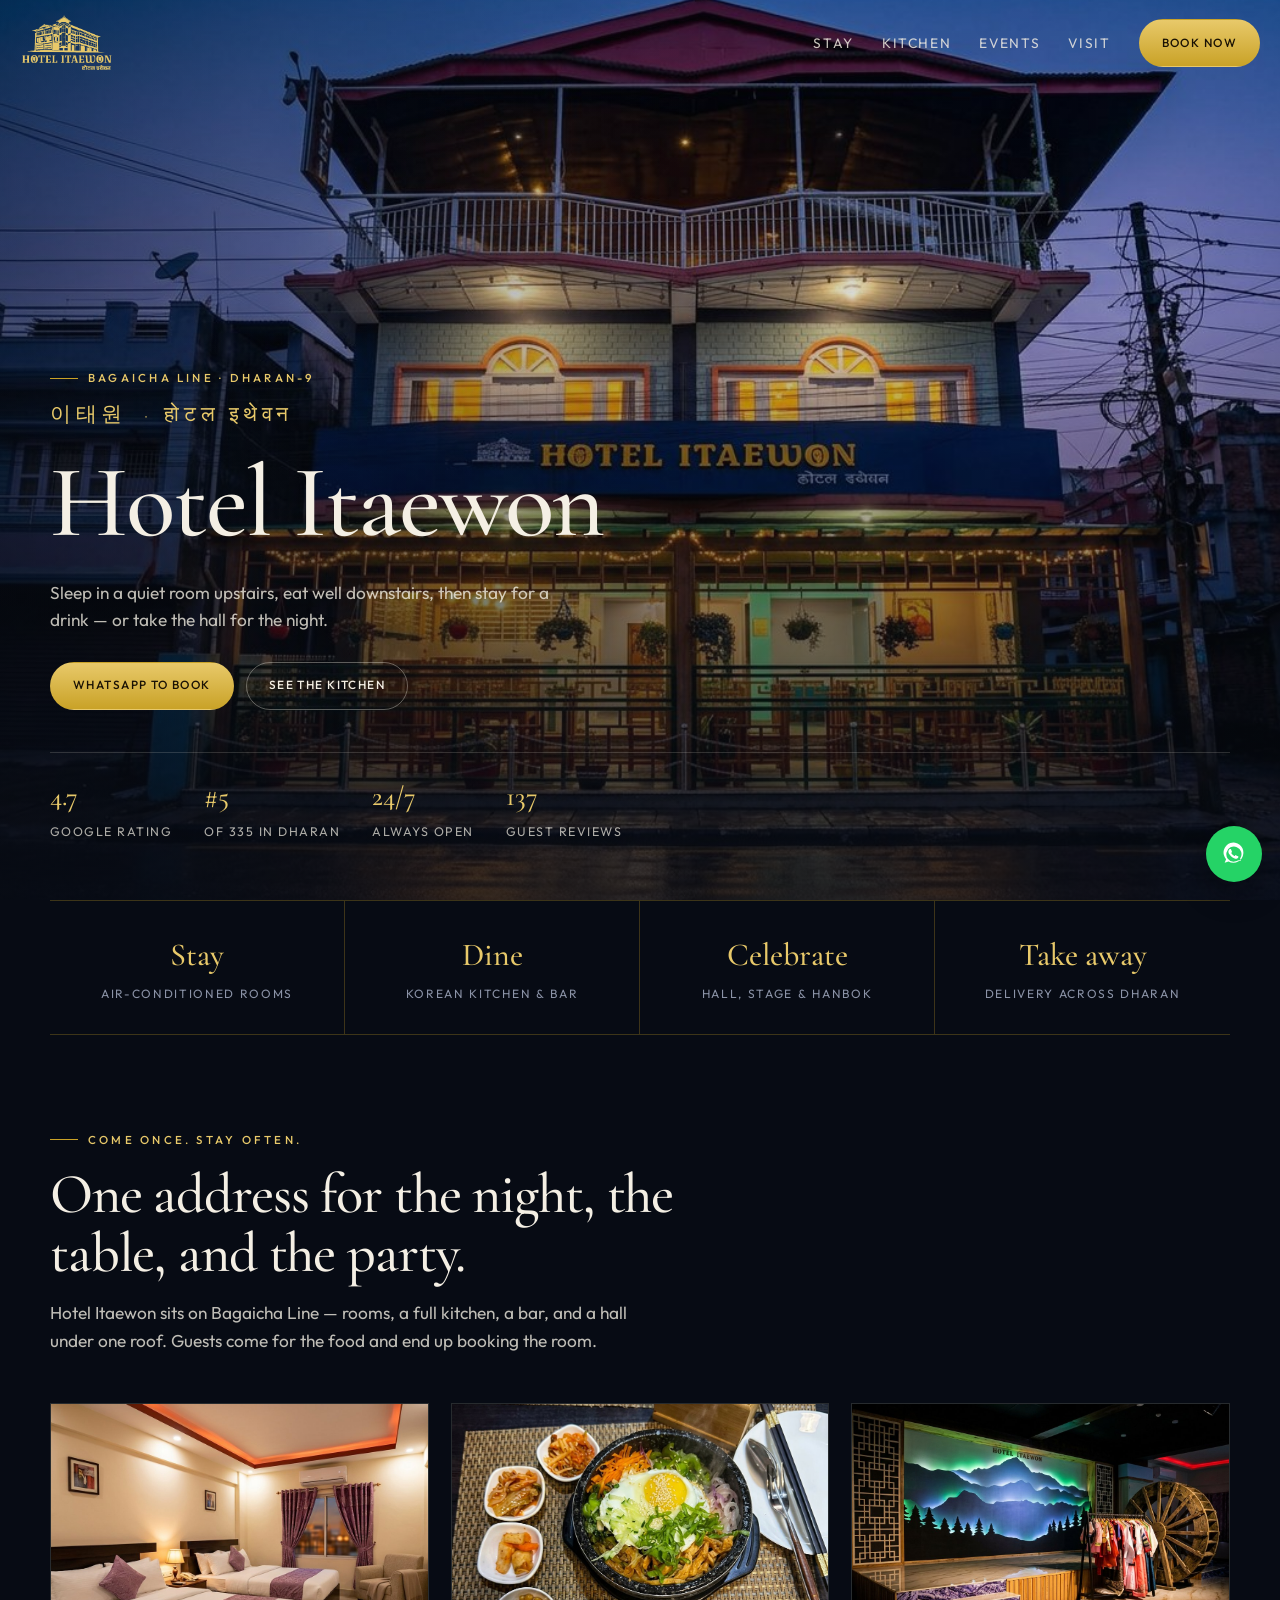
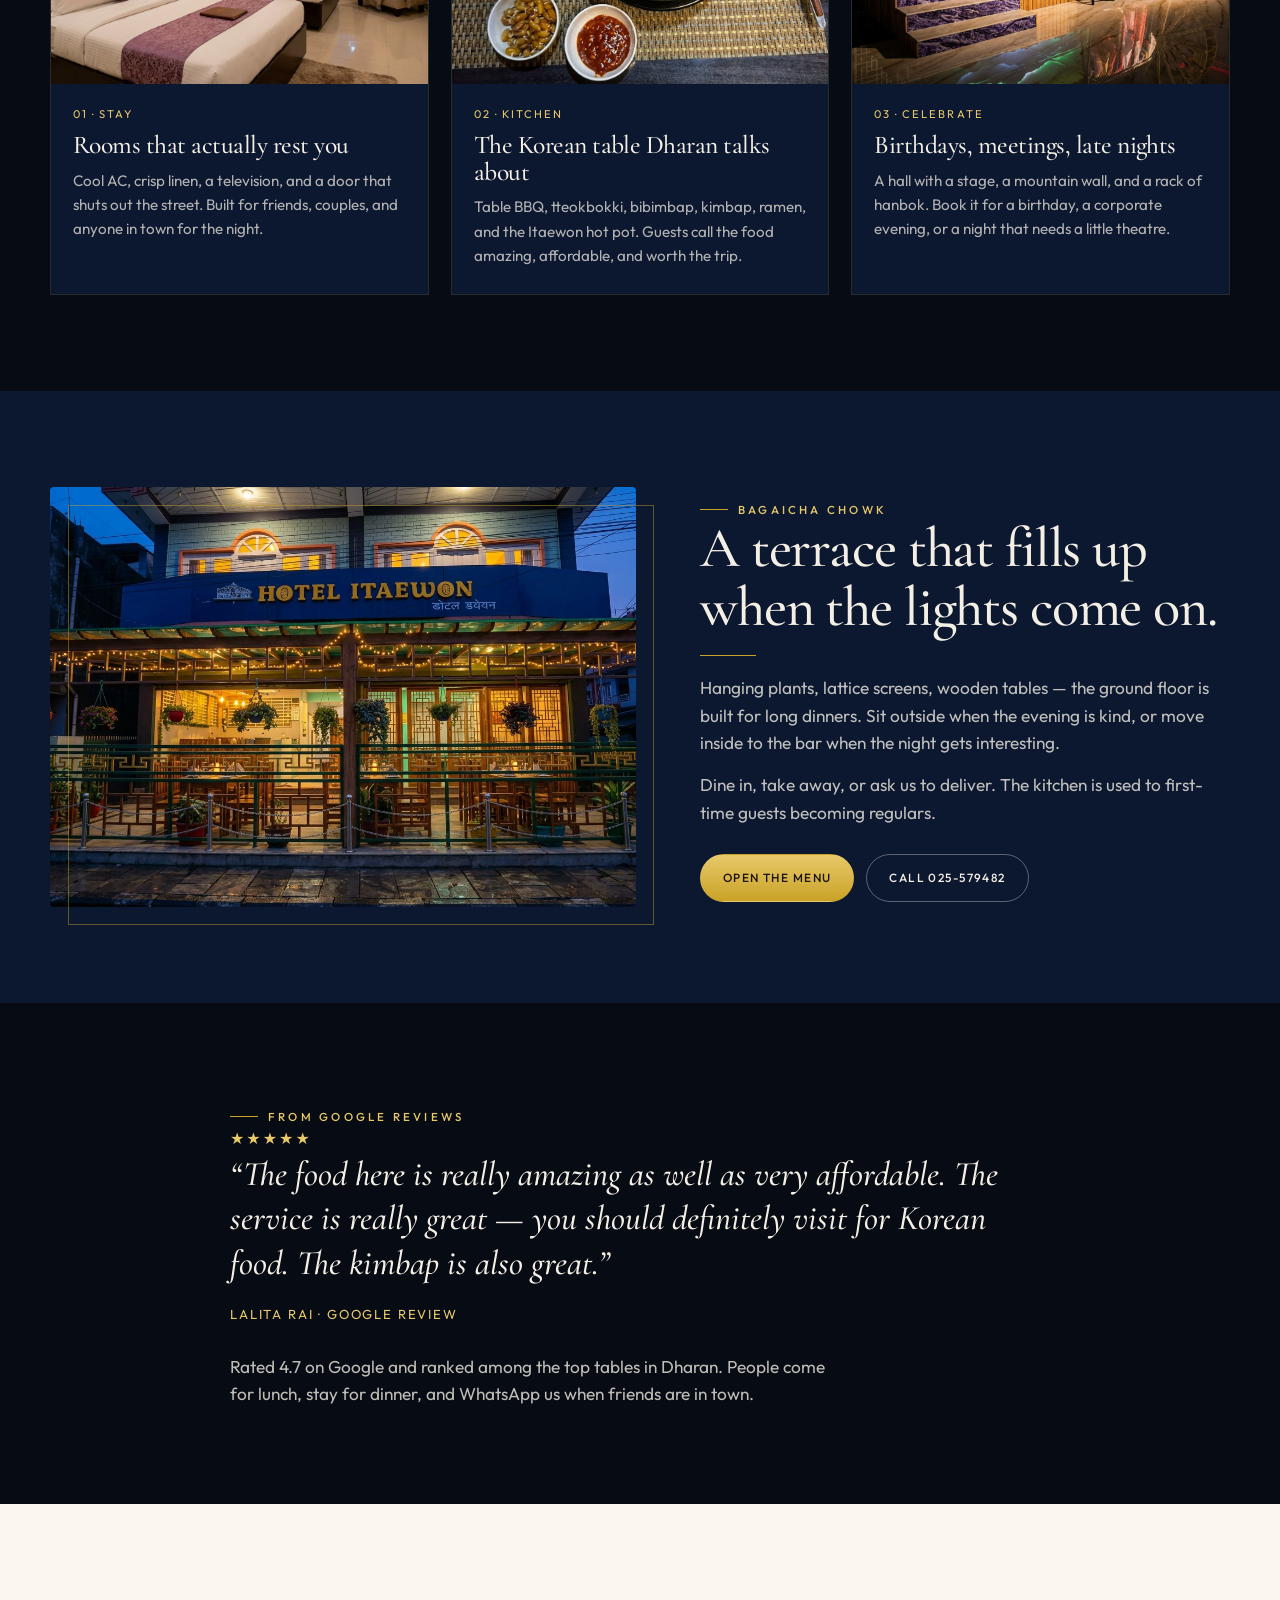
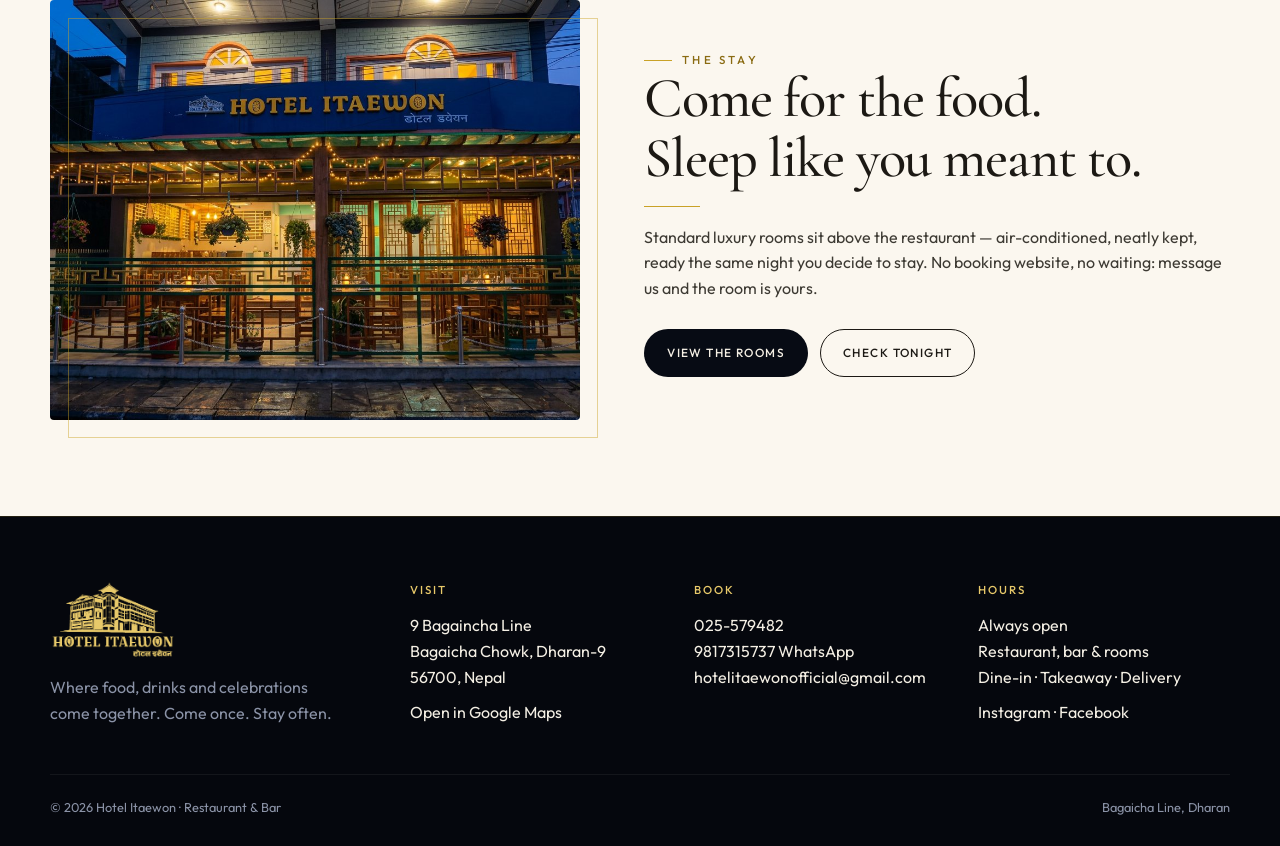
==== index.html @ 1911caa8 "Add files via upload" ====
<!DOCTYPE html>
<html lang="en">
<head>
  <meta charset="UTF-8" />
  <meta name="viewport" content="width=device-width, initial-scale=1" />
  <title>Hotel Itaewon · Restaurant & Bar · Dharan</title>
  <meta name="description" content="Sleep, eat, and celebrate at Hotel Itaewon in Bagaicha Line, Dharan-9. Korean kitchen, comfortable rooms, bar, and a hall for birthdays and events. 4.7 on Google." />
  <link rel="icon" href="images/favicon.png" type="image/png" />
  <link rel="preconnect" href="https://fonts.googleapis.com" />
  <link rel="preconnect" href="https://fonts.gstatic.com" crossorigin />
  <link href="https://fonts.googleapis.com/css2?family=Cormorant+Garamond:ital,wght@0,500;0,600;1,500&family=Outfit:wght@300;400;500;600&display=swap" rel="stylesheet" />
  <link rel="stylesheet" href="css/styles.css" />
</head>
<body>
  <a class="skip" href="#main">Skip to content</a>
  <header class="site-header" id="header">
    <div class="wrap">
      <a class="logo" href="index.html" aria-label="Hotel Itaewon">
        <img src="images/logo-light.png" alt="Hotel Itaewon — होटल इथेवन" />
      </a>
      <button class="nav-toggle" aria-label="Open menu" aria-expanded="false"><span></span></button>
      <nav class="nav">
        <a href="stay.html">Stay</a>
        <a href="dine.html">Kitchen</a>
        <a href="events.html">Events</a>
        <a href="contact.html">Visit</a>
        <a class="btn btn-gold" href="contact.html#book">Book now</a>
      </nav>
    </div>
  </header>

  <main id="main">
    <section class="hero">
      <div class="hero-media">
        <img src="images/hero-night.jpg" alt="Hotel Itaewon glowing at dusk on Bagaicha Line, Dharan" />
      </div>
      <div class="wrap hero-content">
        <p class="kicker">Bagaicha Line · Dharan-9</p>
        <p class="hangul">이태원 <span>·</span> होटल इथेवन</p>
        <h1 class="display">Hotel Itaewon</h1>
        <p class="lede">Sleep in a quiet room upstairs, eat well downstairs, then stay for a drink — or take the hall for the night.</p>
        <div class="btn-row">
          <a class="btn btn-gold" href="https://wa.me/9779817315737" target="_blank" rel="noopener">WhatsApp to book</a>
          <a class="btn btn-ghost" href="dine.html">See the kitchen</a>
        </div>
        <div class="hero-meta">
          <div><b>4.7</b><span>Google rating</span></div>
          <div><b>#5</b><span>of 335 in Dharan</span></div>
          <div><b>24/7</b><span>Always open</span></div>
          <div><b>137</b><span>guest reviews</span></div>
        </div>
      </div>
    </section>

    <div class="stat-row wrap" style="width: min(1180px, 100%);">
      <div class="stat"><b>Stay</b><span>Air-conditioned rooms</span></div>
      <div class="stat"><b>Dine</b><span>Korean kitchen &amp; bar</span></div>
      <div class="stat"><b>Celebrate</b><span>Hall, stage &amp; hanbok</span></div>
      <div class="stat"><b>Take away</b><span>Delivery across Dharan</span></div>
    </div>

    <section>
      <div class="wrap">
        <div class="section-head">
          <p class="kicker">Come once. Stay often.</p>
          <h2>One address for the night, the table, and the party.</h2>
          <p class="lede">Hotel Itaewon sits on Bagaicha Line — rooms, a full kitchen, a bar, and a hall under one roof. Guests come for the food and end up booking the room.</p>
        </div>
        <div class="grid-3 pillars">
          <a class="card reveal" href="stay.html">
            <img src="images/room-deluxe.jpg" alt="Deluxe twin room with purple accents and warm lighting" />
            <div class="card-body">
              <p class="tag">01 · Stay</p>
              <h3>Rooms that actually rest you</h3>
              <p>Cool AC, crisp linen, a television, and a door that shuts out the street. Built for friends, couples, and anyone in town for the night.</p>
            </div>
          </a>
          <a class="card reveal" href="dine.html">
            <img src="images/bibimbap.jpg" alt="Stone-bowl bibimbap with banchan at Hotel Itaewon" />
            <div class="card-body">
              <p class="tag">02 · Kitchen</p>
              <h3>The Korean table Dharan talks about</h3>
              <p>Table BBQ, tteokbokki, bibimbap, kimbap, ramen, and the Itaewon hot pot. Guests call the food amazing, affordable, and worth the trip.</p>
            </div>
          </a>
          <a class="card reveal" href="events.html">
            <img src="images/hall-stage.jpg" alt="Hotel Itaewon event stage with mountain mural and hanbok" />
            <div class="card-body">
              <p class="tag">03 · Celebrate</p>
              <h3>Birthdays, meetings, late nights</h3>
              <p>A hall with a stage, a mountain wall, and a rack of hanbok. Book it for a birthday, a corporate evening, or a night that needs a little theatre.</p>
            </div>
          </a>
        </div>
      </div>
    </section>

    <section class="navy">
      <div class="wrap split">
        <div class="frame">
          <img src="images/terrace.jpg" alt="Evening terrace seating under the Hotel Itaewon pergola" />
        </div>
        <div class="copy">
          <p class="kicker">Bagaicha Chowk</p>
          <h2>A terrace that fills up when the lights come on.</h2>
          <hr class="hr-gold" />
          <p class="lede">Hanging plants, lattice screens, wooden tables — the ground floor is built for long dinners. Sit outside when the evening is kind, or move inside to the bar when the night gets interesting.</p>
          <p class="lede" style="margin-top:14px">Dine in, take away, or ask us to deliver. The kitchen is used to first-time guests becoming regulars.</p>
          <div class="btn-row" style="margin-top:28px">
            <a class="btn btn-gold" href="dine.html">Open the menu</a>
            <a class="btn btn-ghost" href="tel:+97725579482">Call 025-579482</a>
          </div>
        </div>
      </div>
    </section>

    <section>
      <div class="wrap" style="max-width:820px">
        <p class="kicker">From Google reviews</p>
        <p class="stars" aria-label="5 stars">★★★★★</p>
        <blockquote class="quote">“The food here is really amazing as well as very affordable. The service is really great — you should definitely visit for Korean food. The kimbap is also great.”</blockquote>
        <p class="quote-meta">Lalita Rai · Google review</p>
        <p class="lede" style="margin-top:28px">Rated 4.7 on Google and ranked among the top tables in Dharan. People come for lunch, stay for dinner, and WhatsApp us when friends are in town.</p>
      </div>
    </section>

    <section class="light">
      <div class="wrap split reverse">
        <div class="frame">
          <img src="images/terrace.jpg" alt="Hotel Itaewon at night — stay above the terrace" />
        </div>
        <div class="copy">
          <p class="kicker">The stay</p>
          <h2>Come for the food.<br />Sleep like you meant to.</h2>
          <hr class="hr-gold" />
          <p>Standard luxury rooms sit above the restaurant — air-conditioned, neatly kept, ready the same night you decide to stay. No booking website, no waiting: message us and the room is yours.</p>
          <div class="btn-row" style="margin-top:28px">
            <a class="btn btn-dark" href="stay.html">View the rooms</a>
            <a class="btn btn-ghost" href="contact.html#book" style="color:#1c1914;border-color:#1c1914">Check tonight</a>
          </div>
        </div>
      </div>
    </section>
  </main>

  <footer class="site-footer">
    <div class="wrap footer-grid">
      <div>
        <a class="logo" href="index.html" aria-label="Hotel Itaewon">
          <img src="images/logo-light.png" alt="Hotel Itaewon — होटल इथेवन" />
        </a>
        <p class="muted" style="margin-top:16px;max-width:26ch">Where food, drinks and celebrations come together. Come once. Stay often.</p>
      </div>
      <div>
        <h4>Visit</h4>
        <p>9 Bagaincha Line<br />Bagaicha Chowk, Dharan-9<br />56700, Nepal</p>
        <p style="margin-top:10px"><a href="https://share.google/nphNhK2eaJIGmTzJF" target="_blank" rel="noopener">Open in Google Maps</a></p>
      </div>
      <div>
        <h4>Book</h4>
        <p><a href="tel:+97725579482">025-579482</a><br />
        <a href="https://wa.me/9779817315737" target="_blank">9817315737 WhatsApp</a><br />
        <a href="mailto:hotelitaewonofficial@gmail.com">hotelitaewonofficial@gmail.com</a></p>
      </div>
      <div>
        <h4>Hours</h4>
        <p>Always open<br />Restaurant, bar &amp; rooms<br />Dine-in · Takeaway · Delivery</p>
        <p style="margin-top:10px">
          <a href="https://www.instagram.com/hotelitaewon/" target="_blank" rel="noopener">Instagram</a> ·
          <a href="https://www.facebook.com/hotelitaewon/" target="_blank" rel="noopener">Facebook</a>
        </p>
      </div>
    </div>
    <div class="wrap legal">
      <span>© <span id="year">2026</span> Hotel Itaewon · Restaurant &amp; Bar</span>
      <span>Bagaicha Line, Dharan</span>
    </div>
  </footer>

  <a class="wa" href="https://wa.me/9779817315737" target="_blank" rel="noopener" aria-label="WhatsApp Hotel Itaewon">
    <svg viewBox="0 0 24 24" aria-hidden="true"><path d="M20 11.5A8.5 8.5 0 0 1 7.3 18.4L4 19.5l1.2-3.1A8.5 8.5 0 1 1 20 11.5zm-8.5 7.1c1.4 0 2.7-.4 3.8-1l.3-.2 2.2.6-.6-2.1.2-.3a6.5 6.5 0 1 0-5.9 3zm3.6-4.9c-.2-.1-1.2-.6-1.4-.7-.2-.1-.3-.1-.5.1l-.4.5c-.1.2-.3.2-.5.1a5.3 5.3 0 0 1-2.6-2.3c-.2-.3 0-.4.1-.5l.3-.4.1-.3c0-.1 0-.3 0-.4l-.7-1.6c-.2-.4-.4-.4-.5-.4h-.4c-.2 0-.4.1-.6.3-.2.2-.8.8-.8 1.9s.8 2.2.9 2.3c.1.2 1.6 2.5 3.9 3.4 1.4.6 1.7.5 2.3.4.4 0 1.2-.5 1.3-1 .2-.5.2-.9.1-1 0-.1-.2-.1-.4-.2z"/></svg>
  </a>
  <script src="js/main.js"></script>
</body>
</html>
---- css/styles.css ----
:root {
  --ink: #070b14;
  --navy: #0c1730;
  --navy-2: #132445;
  --navy-3: #1b325c;
  --gold: #c9a227;
  --gold-2: #e8c96a;
  --gold-3: #f6e7b2;
  --cream: #f4efe4;
  --paper: #fbf7ef;
  --sand: #e6dcc8;
  --muted: #8b93a7;
  --line: rgba(201, 162, 39, 0.28);
  --white: #ffffff;
  --shadow: 0 24px 60px rgba(7, 11, 20, 0.28);
  --radius: 18px;
  --header: 86px;
  --max: 1180px;
  --serif: "Cormorant Garamond", "Times New Roman", serif;
  --sans: "Outfit", system-ui, sans-serif;
}

*,
*::before,
*::after { box-sizing: border-box; margin: 0; padding: 0; }

html { scroll-behavior: smooth; }

body {
  font-family: var(--sans);
  color: var(--cream);
  background: var(--ink);
  line-height: 1.6;
  font-weight: 400;
  overflow-x: hidden;
}

img { max-width: 100%; display: block; }
a { color: inherit; text-decoration: none; }
button, input, select, textarea { font: inherit; color: inherit; }
ul { list-style: none; }

.skip {
  position: absolute;
  left: -999px;
  top: 0;
}
.skip:focus {
  left: 16px;
  top: 16px;
  z-index: 80;
  background: var(--gold);
  color: var(--ink);
  padding: 8px 12px;
}

.wrap {
  width: min(var(--max), calc(100% - 40px));
  margin: 0 auto;
}

.kicker {
  display: inline-flex;
  align-items: center;
  gap: 10px;
  letter-spacing: 0.28em;
  text-transform: uppercase;
  font-size: 0.72rem;
  font-weight: 500;
  color: var(--gold-2);
}
.kicker::before {
  content: "";
  width: 28px;
  height: 1px;
  background: var(--gold);
}

h1, h2, h3, .display {
  font-family: var(--serif);
  font-weight: 500;
  letter-spacing: -0.02em;
  line-height: 1.05;
}

.display {
  font-size: clamp(3.2rem, 8vw, 7.4rem);
  font-weight: 500;
}

h1 { font-size: clamp(2.6rem, 6vw, 5.2rem); }
h2 { font-size: clamp(2.1rem, 4.4vw, 3.6rem); }
h3 { font-size: clamp(1.4rem, 2vw, 1.85rem); }

.lede {
  font-size: 1.08rem;
  color: rgba(244, 239, 228, 0.78);
  max-width: 38rem;
}

.muted { color: var(--muted); }
.gold { color: var(--gold-2); }

/* Header */
.site-header {
  position: fixed;
  inset: 0 0 auto;
  z-index: 40;
  height: var(--header);
  display: flex;
  align-items: center;
  transition: background 0.35s ease, box-shadow 0.35s ease, backdrop-filter 0.35s;
}
.site-header.scrolled,
.site-header.solid {
  background: rgba(7, 11, 20, 0.88);
  backdrop-filter: blur(16px);
  box-shadow: 0 10px 40px rgba(0, 0, 0, 0.25);
}
.site-header .wrap {
  display: flex;
  align-items: center;
  justify-content: space-between;
  width: min(1240px, calc(100% - 32px));
}

.logo {
  display: flex;
  align-items: center;
  z-index: 42;
  flex-shrink: 0;
}
.logo img {
  height: 58px;
  width: auto;
  display: block;
}
.site-footer .logo img {
  height: 78px;
}

.nav {
  display: flex;
  align-items: center;
  gap: 28px;
}
.nav a:not(.btn) {
  font-size: 0.86rem;
  letter-spacing: 0.12em;
  text-transform: uppercase;
  color: rgba(244, 239, 228, 0.82);
  position: relative;
}
.nav a:not(.btn)::after {
  content: "";
  position: absolute;
  left: 0;
  bottom: -6px;
  width: 0;
  height: 1px;
  background: var(--gold);
  transition: width 0.25s ease;
}
.nav a:not(.btn):hover::after,
.nav a.active::after { width: 100%; }
.nav a.active { color: var(--gold-2); }

.nav-toggle {
  display: none;
  width: 44px;
  height: 44px;
  background: none;
  border: 0;
  cursor: pointer;
  z-index: 42;
}
.nav-toggle span,
.nav-toggle span::before,
.nav-toggle span::after {
  display: block;
  width: 22px;
  height: 1.5px;
  background: var(--cream);
  position: relative;
  transition: 0.25s ease;
}
.nav-toggle span::before,
.nav-toggle span::after {
  content: "";
  position: absolute;
  left: 0;
}
.nav-toggle span::before { top: -7px; }
.nav-toggle span::after { top: 7px; }
body.nav-open .nav-toggle span { background: transparent; }
body.nav-open .nav-toggle span::before { top: 0; transform: rotate(45deg); }
body.nav-open .nav-toggle span::after { top: 0; transform: rotate(-45deg); }

/* Buttons */
.btn {
  display: inline-flex;
  align-items: center;
  justify-content: center;
  gap: 10px;
  min-height: 48px;
  padding: 0 22px;
  border-radius: 999px;
  border: 1px solid transparent;
  letter-spacing: 0.12em;
  text-transform: uppercase;
  font-size: 0.74rem;
  font-weight: 500;
  cursor: pointer;
  transition: transform 0.2s ease, background 0.2s ease, color 0.2s ease, border-color 0.2s;
}
.btn:hover { transform: translateY(-1px); }
.btn-gold {
  background: linear-gradient(180deg, var(--gold-2), var(--gold));
  color: #1a1204;
}
.btn-ghost {
  border-color: rgba(244, 239, 228, 0.35);
  color: var(--cream);
  background: transparent;
}
.btn-ghost:hover { border-color: var(--gold); color: var(--gold-2); }
.btn-dark {
  background: var(--ink);
  color: var(--cream);
}
.btn-row { display: flex; flex-wrap: wrap; gap: 12px; }

/* Hero */
.hero {
  min-height: 100svh;
  position: relative;
  display: grid;
  align-items: end;
  padding: calc(var(--header) + 20px) 0 56px;
  overflow: hidden;
}
.hero-media {
  position: absolute;
  inset: 0;
}
.hero-media img {
  width: 100%;
  height: 100%;
  object-fit: cover;
  object-position: center 30%;
  transform: scale(1.04);
}
.hero-media::after {
  content: "";
  position: absolute;
  inset: 0;
  background:
    linear-gradient(180deg, rgba(7,11,20,0.25) 0%, rgba(7,11,20,0.15) 35%, rgba(7,11,20,0.78) 100%),
    linear-gradient(90deg, rgba(7,11,20,0.45), transparent 55%);
}
.hero-content { position: relative; z-index: 2; }
.hero-content p.hangul {
  font-family: var(--serif);
  font-size: clamp(1rem, 2vw, 1.3rem);
  color: var(--gold-2);
  letter-spacing: 0.22em;
  margin: 10px 0 18px;
}
.hero-content p.hangul span {
  letter-spacing: 0;
  opacity: 0.7;
  margin: 0 0.35em;
}
.hero .lede { margin: 22px 0 28px; max-width: 32rem; }

.hero-meta {
  display: flex;
  flex-wrap: wrap;
  gap: 22px 32px;
  margin-top: 42px;
  padding-top: 22px;
  border-top: 1px solid rgba(244,239,228,0.16);
}
.hero-meta b {
  display: block;
  font-family: var(--serif);
  font-size: 1.7rem;
  font-weight: 500;
  color: var(--gold-2);
}
.hero-meta span {
  font-size: 0.78rem;
  letter-spacing: 0.12em;
  text-transform: uppercase;
  color: rgba(244,239,228,0.7);
}

/* Page hero */
.page-hero {
  position: relative;
  min-height: 58svh;
  display: grid;
  align-items: end;
  padding: calc(var(--header) + 40px) 0 56px;
  overflow: hidden;
}
.page-hero .hero-media { position: absolute; inset: 0; }
.page-hero .hero-media img { width: 100%; height: 100%; object-fit: cover; }
.page-hero .hero-media::after {
  content: "";
  position: absolute;
  inset: 0;
  background: linear-gradient(180deg, rgba(7,11,20,.25), rgba(7,11,20,.78));
}
.page-hero .wrap { position: relative; z-index: 2; }
.page-hero .lede { margin-top: 16px; }

/* Sections */
section { padding: 96px 0; }
.section-head {
  display: grid;
  gap: 16px;
  margin-bottom: 48px;
  max-width: 640px;
}
.section-head.center {
  text-align: center;
  margin-left: auto;
  margin-right: auto;
  justify-items: center;
}

.split {
  display: grid;
  grid-template-columns: 1.05fr 0.95fr;
  gap: 64px;
  align-items: center;
}
.split.reverse { grid-template-columns: 0.95fr 1.05fr; }
.split.reverse .copy { order: 1; }
.frame {
  position: relative;
}
.frame img {
  width: 100%;
  height: 100%;
  object-fit: cover;
  border-radius: 4px;
  min-height: 420px;
}
.frame::before {
  content: "";
  position: absolute;
  inset: 18px -18px -18px 18px;
  border: 1px solid var(--gold);
  opacity: 0.45;
  pointer-events: none;
}
.frame.tall img { min-height: 560px; }

.light {
  background: var(--paper);
  color: #1c1914;
}
.light .lede,
.light p { color: #3d3a33; }
.light .kicker { color: #8a6b12; }
.light .muted { color: #6d675c; }

.navy { background: var(--navy); }

/* Cards */
.grid-3 {
  display: grid;
  grid-template-columns: repeat(3, 1fr);
  gap: 22px;
}
.card {
  background: var(--navy);
  border: 1px solid rgba(201,162,39,0.14);
  overflow: hidden;
  transition: transform 0.3s ease, border-color 0.3s;
}
.card:hover { transform: translateY(-4px); border-color: rgba(201,162,39,0.4); }
.card img { width: 100%; height: 240px; object-fit: cover; }
.card-body { padding: 22px 22px 26px; }
.card-body h3 { margin: 8px 0 10px; }
.card-body p { color: rgba(244,239,228,0.72); font-size: 0.95rem; }
.card .tag {
  font-size: 0.7rem;
  letter-spacing: 0.18em;
  text-transform: uppercase;
  color: var(--gold-2);
}

.light .card {
  background: #fff;
  border-color: #eadfca;
  color: #1c1914;
}
.light .card-body p { color: #514c43; }

/* Stay cards */
.room {
  display: grid;
  grid-template-columns: 1.15fr 0.85fr;
  background: var(--navy);
  border: 1px solid rgba(201,162,39,0.14);
  overflow: hidden;
  margin-bottom: 28px;
}
.room img { width: 100%; height: 100%; min-height: 360px; object-fit: cover; }
.room-body { padding: 36px 34px; display: flex; flex-direction: column; gap: 14px; }
.amenity {
  display: flex;
  flex-wrap: wrap;
  gap: 8px;
}
.amenity li {
  border: 1px solid rgba(201,162,39,0.25);
  padding: 6px 11px;
  font-size: 0.75rem;
  letter-spacing: 0.08em;
  text-transform: uppercase;
  color: var(--gold-3);
}

/* Menu */
.menu-grid {
  display: grid;
  grid-template-columns: 1.1fr 0.9fr;
  gap: 40px;
  align-items: start;
}
.menu-item {
  display: grid;
  grid-template-columns: 92px 1fr;
  gap: 18px;
  padding: 20px 0;
  border-bottom: 1px solid rgba(201,162,39,0.16);
}
.menu-item img {
  width: 92px;
  height: 92px;
  object-fit: cover;
  border-radius: 4px;
}
.menu-item h3 { font-size: 1.55rem; }
.menu-item p { color: rgba(244,239,228,0.7); margin-top: 4px; font-size: 0.95rem; }
.menu-board {
  display: grid;
  grid-template-columns: 1fr 1fr;
  gap: 48px;
  margin-top: 8px;
}
.menu-col h3 {
  font-size: 1.7rem;
  margin-bottom: 8px;
}
.menu-line {
  display: grid;
  grid-template-columns: 1fr auto;
  gap: 16px 20px;
  padding: 14px 0;
  border-bottom: 1px solid rgba(201,162,39,0.14);
  align-items: start;
}
.menu-line strong {
  font-family: var(--serif);
  font-size: 1.22rem;
  font-weight: 500;
}
.menu-line .note {
  color: rgba(244,239,228,0.68);
  font-size: 0.9rem;
  display: block;
  margin-top: 3px;
  font-weight: 400;
}
.menu-line .price {
  font-family: var(--serif);
  font-size: 1.15rem;
  color: var(--gold-2);
  white-space: nowrap;
}
.menu-nav {
  display: flex;
  flex-wrap: wrap;
  gap: 8px;
  margin: 0 0 40px;
}
.menu-nav a {
  border: 1px solid rgba(201,162,39,0.28);
  padding: 7px 12px;
  border-radius: 999px;
  font-size: 0.72rem;
  letter-spacing: 0.12em;
  text-transform: uppercase;
  color: var(--gold-3);
}
.menu-nav a:hover { border-color: var(--gold); color: var(--gold-2); }
.menu-section { margin-bottom: 56px; }
.menu-section > .kicker { margin-bottom: 10px; }
.dish-grid {
  display: grid;
  grid-template-columns: repeat(4, 1fr);
  gap: 16px;
  margin-top: 36px;
}
.dish-grid figure { margin: 0; }
.dish-grid img {
  width: 100%;
  height: 200px;
  object-fit: cover;
  border-radius: 4px;
}
.dish-grid figcaption {
  margin-top: 10px;
  font-family: var(--serif);
  font-size: 1.25rem;
}
@media (max-width: 900px) {
  .menu-board, .dish-grid { grid-template-columns: 1fr 1fr; }
}
.dish-hero img {
  width: 100%;
  height: 620px;
  object-fit: cover;
  border-radius: 4px;
}

/* Reviews */
.quote {
  font-family: var(--serif);
  font-size: clamp(1.5rem, 3vw, 2.15rem);
  line-height: 1.3;
  font-style: italic;
  font-weight: 500;
}
.quote-meta {
  margin-top: 18px;
  font-size: 0.82rem;
  letter-spacing: 0.14em;
  text-transform: uppercase;
  color: var(--gold-2);
}

.stars { color: var(--gold-2); letter-spacing: 2px; }

/* Visit / form */
#book { scroll-margin-top: calc(var(--header) + 8px); }
.book-first {
  padding-top: calc(var(--header) + 36px);
  padding-bottom: 56px;
}
.book-first form { max-width: 720px; }
.visit {
  display: grid;
  grid-template-columns: 1fr 1fr;
  gap: 48px;
}
.facts { display: grid; gap: 22px; }
.fact h3 { font-size: 1.15rem; margin-bottom: 6px; }
.fact a { color: var(--gold-2); }

form {
  display: grid;
  gap: 14px;
  background: rgba(255,255,255,0.03);
  border: 1px solid rgba(201,162,39,0.18);
  padding: 28px;
}
.field { display: grid; gap: 6px; }
.field label {
  font-size: 0.72rem;
  letter-spacing: 0.16em;
  text-transform: uppercase;
  color: var(--gold-3);
}
.field input,
.field select,
.field textarea {
  background: rgba(7,11,20,0.45);
  border: 1px solid rgba(244,239,228,0.16);
  padding: 12px 14px;
  border-radius: 2px;
  outline: none;
}
.field input:focus,
.field select:focus,
.field textarea:focus { border-color: var(--gold); }
.form-row { display: grid; grid-template-columns: 1fr 1fr; gap: 12px; }
.form-note { font-size: 0.82rem; color: var(--muted); }

.map-wrap {
  border: 1px solid rgba(201,162,39,0.2);
  min-height: 360px;
  overflow: hidden;
}
.map-wrap iframe { width: 100%; height: 380px; border: 0; filter: grayscale(0.25) contrast(1.05); }

/* Footer */
.site-footer {
  background: #05070d;
  padding: 64px 0 28px;
  border-top: 1px solid rgba(201,162,39,0.16);
}
.footer-grid {
  display: grid;
  grid-template-columns: 1.3fr 1fr 1fr 1fr;
  gap: 32px;
  margin-bottom: 48px;
}
.site-footer h4 {
  font-family: var(--sans);
  letter-spacing: 0.18em;
  text-transform: uppercase;
  font-size: 0.72rem;
  color: var(--gold-2);
  margin-bottom: 14px;
  font-weight: 500;
}
.site-footer a:hover { color: var(--gold-2); }
.legal {
  display: flex;
  justify-content: space-between;
  gap: 16px;
  flex-wrap: wrap;
  padding-top: 22px;
  border-top: 1px solid rgba(255,255,255,0.06);
  color: var(--muted);
  font-size: 0.8rem;
}

/* WhatsApp float */
.wa {
  position: fixed;
  right: 18px;
  bottom: 18px;
  z-index: 35;
  width: 56px;
  height: 56px;
  border-radius: 50%;
  background: #25d366;
  color: #fff;
  display: grid;
  place-items: center;
  box-shadow: 0 12px 30px rgba(0,0,0,.3);
}
.wa svg { width: 28px; height: 28px; fill: currentColor; }

.wa-sheet {
  display: none;
  position: fixed;
  inset: 0;
  z-index: 60;
  background: rgba(7, 11, 20, 0.72);
  place-items: end center;
  padding: 18px;
}
.wa-sheet.open { display: grid; }
.wa-sheet-card {
  width: min(440px, 100%);
  background: #12203a;
  border: 1px solid rgba(201,162,39,0.28);
  padding: 28px 24px 22px;
  display: grid;
  gap: 12px;
  margin-bottom: 64px;
}
.wa-sheet-card h3 { font-size: 1.8rem; }
.wa-sheet-card .btn { width: 100%; }
.wa-sheet-close {
  background: none;
  border: 0;
  color: var(--muted);
  letter-spacing: 0.12em;
  text-transform: uppercase;
  font-size: 0.72rem;
  cursor: pointer;
  padding: 8px;
}

/* Reveal */
.reveal {
  opacity: 0;
  transform: translateY(22px);
  animation: rise 0.8s ease forwards;
}
.reveal:nth-child(2) { animation-delay: 0.08s; }
.reveal:nth-child(3) { animation-delay: 0.16s; }
@keyframes rise {
  to { opacity: 1; transform: none; }
}

.hr-gold {
  width: 56px;
  height: 1px;
  background: var(--gold);
  border: 0;
  margin: 18px 0;
}

.pillars .card img { height: 280px; }

.stat-row {
  display: grid;
  grid-template-columns: repeat(4, 1fr);
  border-top: 1px solid var(--line);
  border-bottom: 1px solid var(--line);
}
.stat {
  padding: 28px 18px;
  text-align: center;
  border-right: 1px solid var(--line);
}
.stat:last-child { border-right: 0; }
.stat b {
  display: block;
  font-family: var(--serif);
  font-size: 2rem;
  color: var(--gold-2);
  font-weight: 500;
}
.stat span {
  font-size: 0.75rem;
  letter-spacing: 0.14em;
  text-transform: uppercase;
  color: var(--muted);
}

.event-list { display: grid; gap: 0; }
.event-list li {
  display: grid;
  grid-template-columns: 180px 1fr;
  gap: 24px;
  padding: 26px 0;
  border-bottom: 1px solid rgba(201,162,39,0.16);
}
.event-list strong {
  font-family: var(--serif);
  font-size: 1.5rem;
  font-weight: 500;
}

@media (max-width: 900px) {
  .nav-toggle { display: grid; place-items: center; }
  .nav {
    position: fixed;
    inset: 0;
    background: rgba(7,11,20,0.97);
    flex-direction: column;
    justify-content: center;
    gap: 28px;
    transform: translateX(100%);
    transition: transform 0.35s ease;
  }
  body.nav-open .nav { transform: none; }
  .nav a:not(.btn) { font-size: 1.2rem; }
  .logo img { height: 48px; }
  .site-footer .logo img { height: 64px; }
  .split, .split.reverse,
  .grid-3, .menu-grid, .visit, .room,
  .footer-grid, .stat-row, .event-list li,
  .form-row {
    grid-template-columns: 1fr;
  }
  .split.reverse .copy { order: 0; }
  .room img, .dish-hero img, .frame img, .frame.tall img { min-height: 280px; height: 280px; }
  .stat { border-right: 0; border-bottom: 1px solid var(--line); }
  section { padding: 72px 0; }
  .hero { align-items: end; }
}
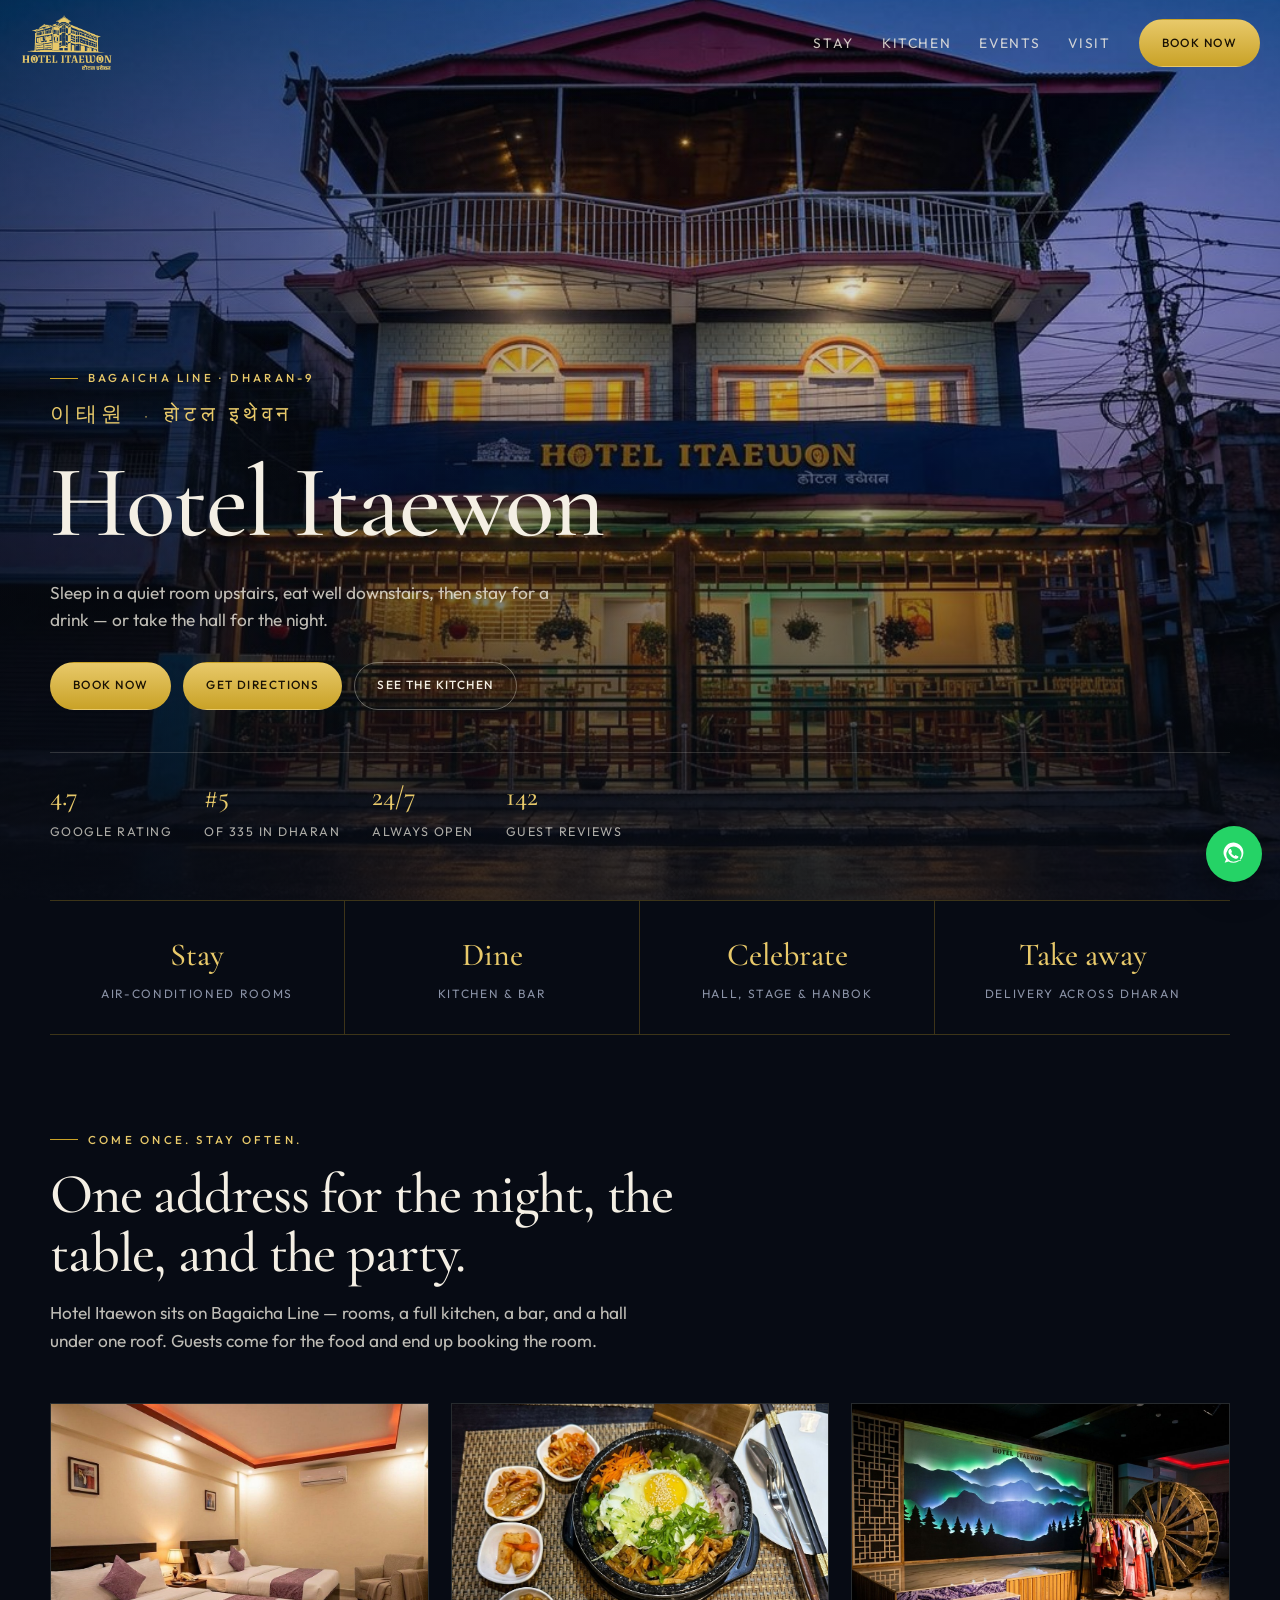
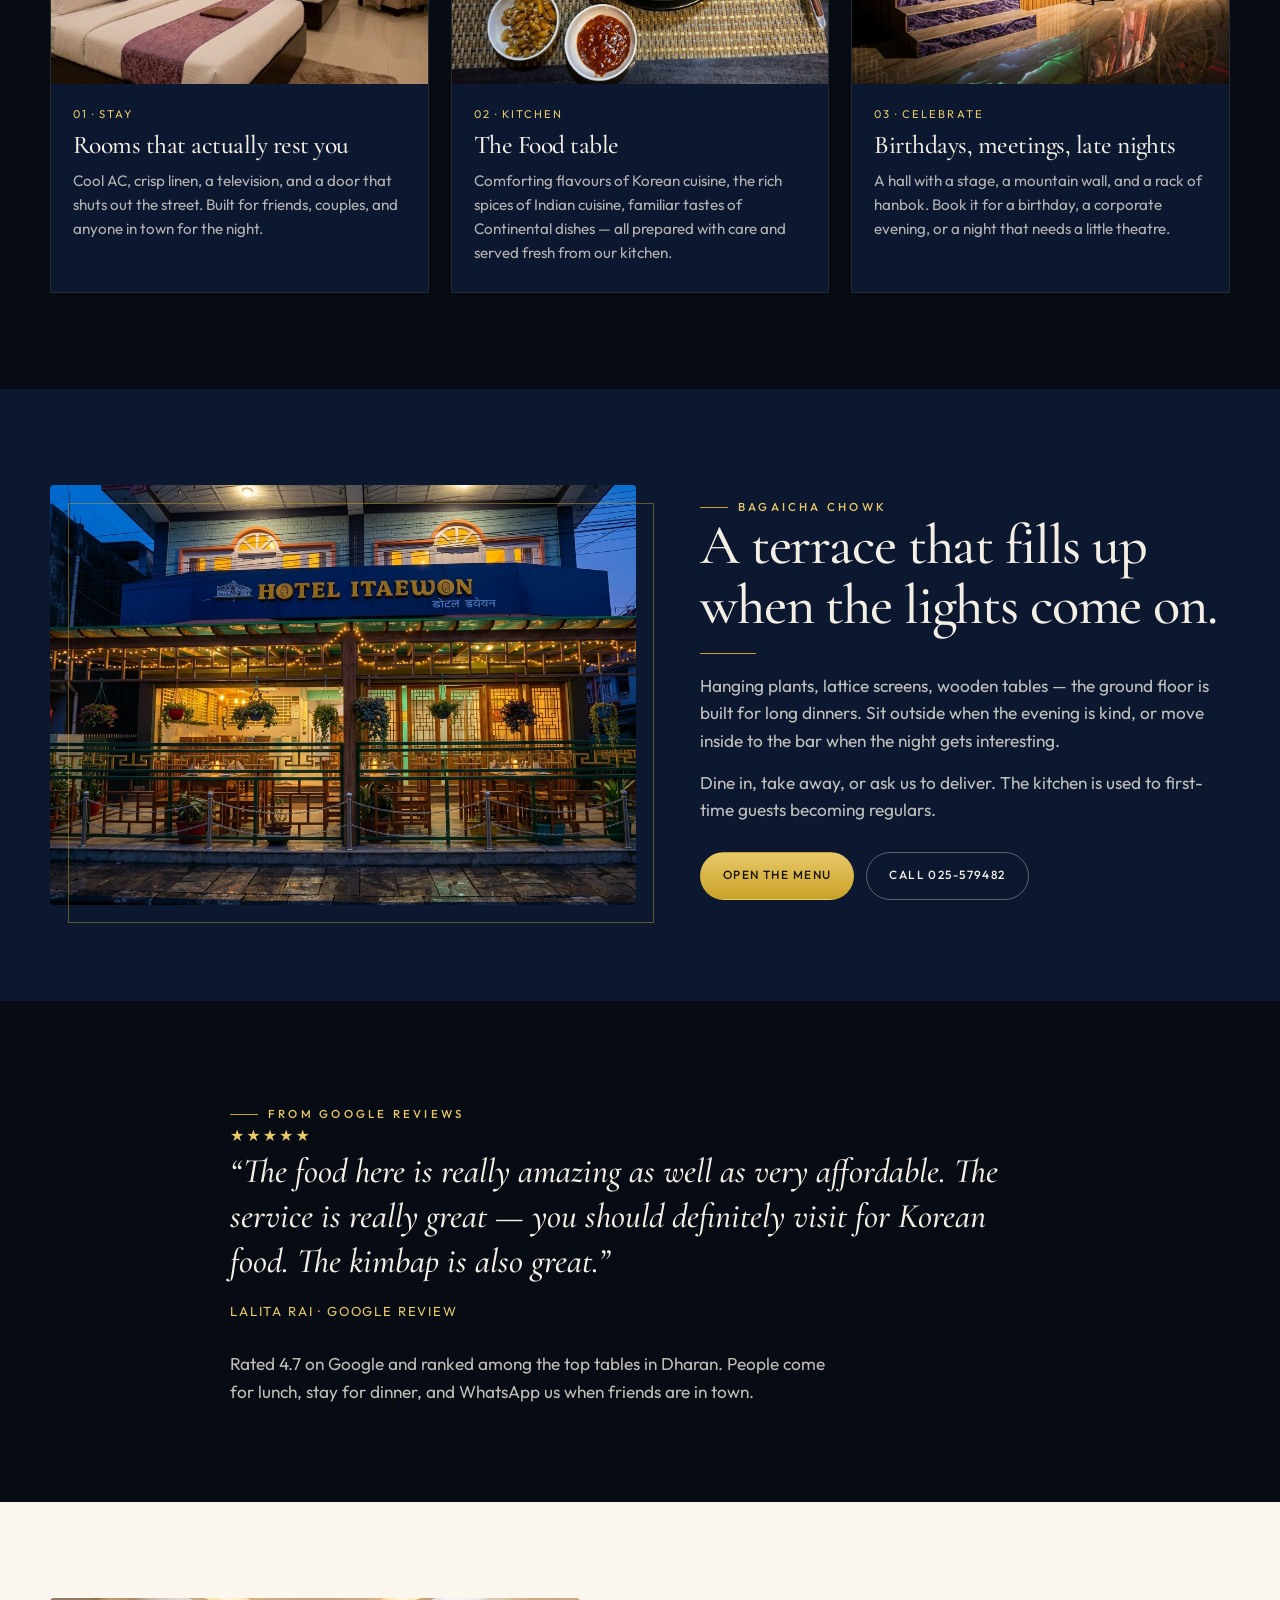
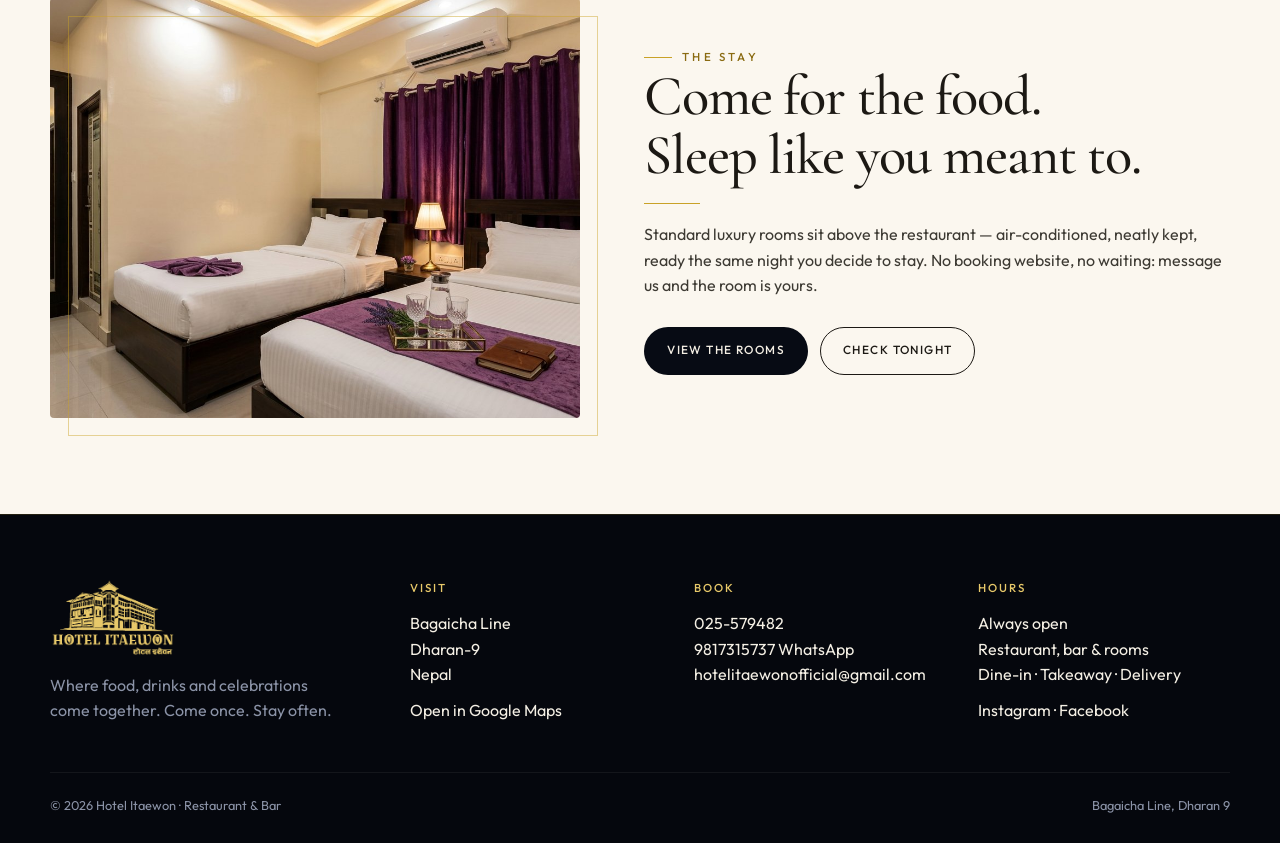
==== commit 27d7dd5e: "Improvement and added new menu aand feature" ====
--- a/index.html
+++ b/index.html
@@ -5,7 +5,7 @@
   <meta name="viewport" content="width=device-width, initial-scale=1" />
   <title>Hotel Itaewon · Restaurant & Bar · Dharan</title>
   <meta name="description" content="Sleep, eat, and celebrate at Hotel Itaewon in Bagaicha Line, Dharan-9. Korean kitchen, comfortable rooms, bar, and a hall for birthdays and events. 4.7 on Google." />
-  <link rel="icon" href="images/favicon.png" type="image/png" />
+  <link rel="icon" href="images/hotelitaewon-logo.jpeg" type="image/png" />
   <link rel="preconnect" href="https://fonts.googleapis.com" />
   <link rel="preconnect" href="https://fonts.gstatic.com" crossorigin />
   <link href="https://fonts.googleapis.com/css2?family=Cormorant+Garamond:ital,wght@0,500;0,600;1,500&family=Outfit:wght@300;400;500;600&display=swap" rel="stylesheet" />
@@ -40,21 +40,22 @@
         <h1 class="display">Hotel Itaewon</h1>
         <p class="lede">Sleep in a quiet room upstairs, eat well downstairs, then stay for a drink — or take the hall for the night.</p>
         <div class="btn-row">
-          <a class="btn btn-gold" href="https://wa.me/9779817315737" target="_blank" rel="noopener">WhatsApp to book</a>
+          <a class="btn btn-gold" href="contact.html#book" target="_blank" rel="noopener">BOOK NOW</a>
+          <a class="btn btn-gold" href="https://www.google.com/maps/dir/?api=1&destination=26.8096966,87.2825883" target="_blank" rel="noopener">Get directions</a>
           <a class="btn btn-ghost" href="dine.html">See the kitchen</a>
         </div>
         <div class="hero-meta">
           <div><b>4.7</b><span>Google rating</span></div>
           <div><b>#5</b><span>of 335 in Dharan</span></div>
           <div><b>24/7</b><span>Always open</span></div>
-          <div><b>137</b><span>guest reviews</span></div>
+          <div><b>142</b><span>guest reviews</span></div>
         </div>
       </div>
     </section>
 
     <div class="stat-row wrap" style="width: min(1180px, 100%);">
       <div class="stat"><b>Stay</b><span>Air-conditioned rooms</span></div>
-      <div class="stat"><b>Dine</b><span>Korean kitchen &amp; bar</span></div>
+      <div class="stat"><b>Dine</b><span>kitchen &amp; bar</span></div>
       <div class="stat"><b>Celebrate</b><span>Hall, stage &amp; hanbok</span></div>
       <div class="stat"><b>Take away</b><span>Delivery across Dharan</span></div>
     </div>
@@ -68,7 +69,7 @@
         </div>
         <div class="grid-3 pillars">
           <a class="card reveal" href="stay.html">
-            <img src="images/room-deluxe.jpg" alt="Deluxe twin room with purple accents and warm lighting" />
+            <img src="images/deluxe-twin.jpg" alt="Deluxe twin room with purple accents and warm lighting" />
             <div class="card-body">
               <p class="tag">01 · Stay</p>
               <h3>Rooms that actually rest you</h3>
@@ -79,8 +80,8 @@
             <img src="images/bibimbap.jpg" alt="Stone-bowl bibimbap with banchan at Hotel Itaewon" />
             <div class="card-body">
               <p class="tag">02 · Kitchen</p>
-              <h3>The Korean table Dharan talks about</h3>
-              <p>Table BBQ, tteokbokki, bibimbap, kimbap, ramen, and the Itaewon hot pot. Guests call the food amazing, affordable, and worth the trip.</p>
+              <h3>The Food table</h3>
+              <p>Comforting flavours of Korean cuisine, the rich spices of Indian cuisine, familiar tastes of Continental dishes — all prepared with care and served fresh from our kitchen. </p>
             </div>
           </a>
           <a class="card reveal" href="events.html">
@@ -127,7 +128,7 @@
     <section class="light">
       <div class="wrap split reverse">
         <div class="frame">
-          <img src="images/terrace.jpg" alt="Hotel Itaewon at night — stay above the terrace" />
+          <img src="images/room-twin.jpg" alt="Hotel Itaewon at night — stay above the terrace" />
         </div>
         <div class="copy">
           <p class="kicker">The stay</p>
@@ -153,8 +154,8 @@
       </div>
       <div>
         <h4>Visit</h4>
-        <p>9 Bagaincha Line<br />Bagaicha Chowk, Dharan-9<br />56700, Nepal</p>
-        <p style="margin-top:10px"><a href="https://share.google/nphNhK2eaJIGmTzJF" target="_blank" rel="noopener">Open in Google Maps</a></p>
+        <p> Bagaicha Line<br /> Dharan-9<br /> Nepal</p>
+        <p style="margin-top:10px"><a href="https://maps.app.goo.gl/hpHRSw4W36w88dq49" target="_blank" rel="noopener">Open in Google Maps</a></p>
       </div>
       <div>
         <h4>Book</h4>
@@ -173,7 +174,7 @@
     </div>
     <div class="wrap legal">
       <span>© <span id="year">2026</span> Hotel Itaewon · Restaurant &amp; Bar</span>
-      <span>Bagaicha Line, Dharan</span>
+      <span>Bagaicha Line, Dharan 9</span>
     </div>
   </footer>
 
--- a/css/styles.css
+++ b/css/styles.css
@@ -771,3 +771,9 @@
   section { padding: 72px 0; }
   .hero { align-items: end; }
 }
+#in-combo, #in-soup, #in-platter, #in-sizzler, #in-rice, #in-fast, #in-snacks-veg, #in-snacks-nv, #in-curry, #in-thali, #in-bread, #in-sekuwa, #bbq, #snacks, #plates, #rice, #soup, #hotpot-kr, #bokkeumbap, #bibimbap, #Noodles, #ramen, #kimbap, #platters, #sides, #special {
+  scroll-margin-top:88px;
+}
+.fast-food-subtitle{
+  color: var(--gold-2);
+}
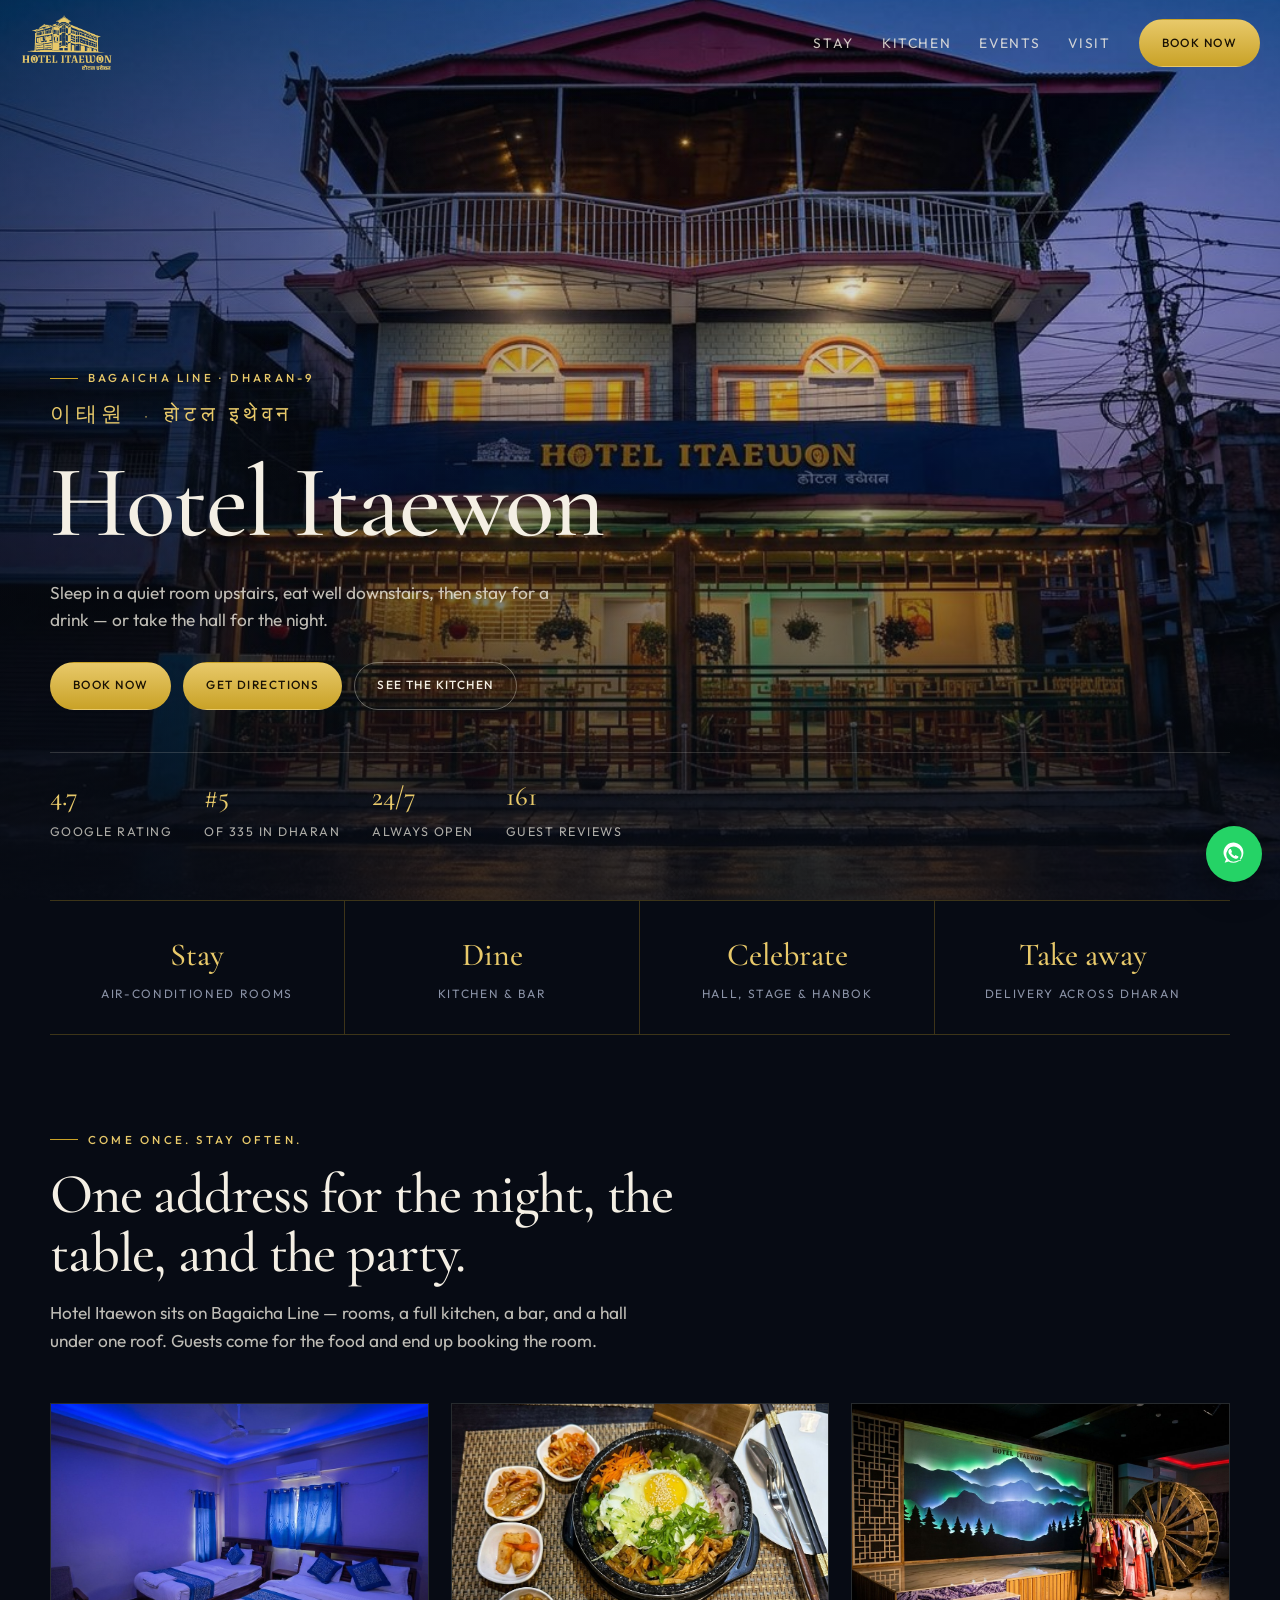
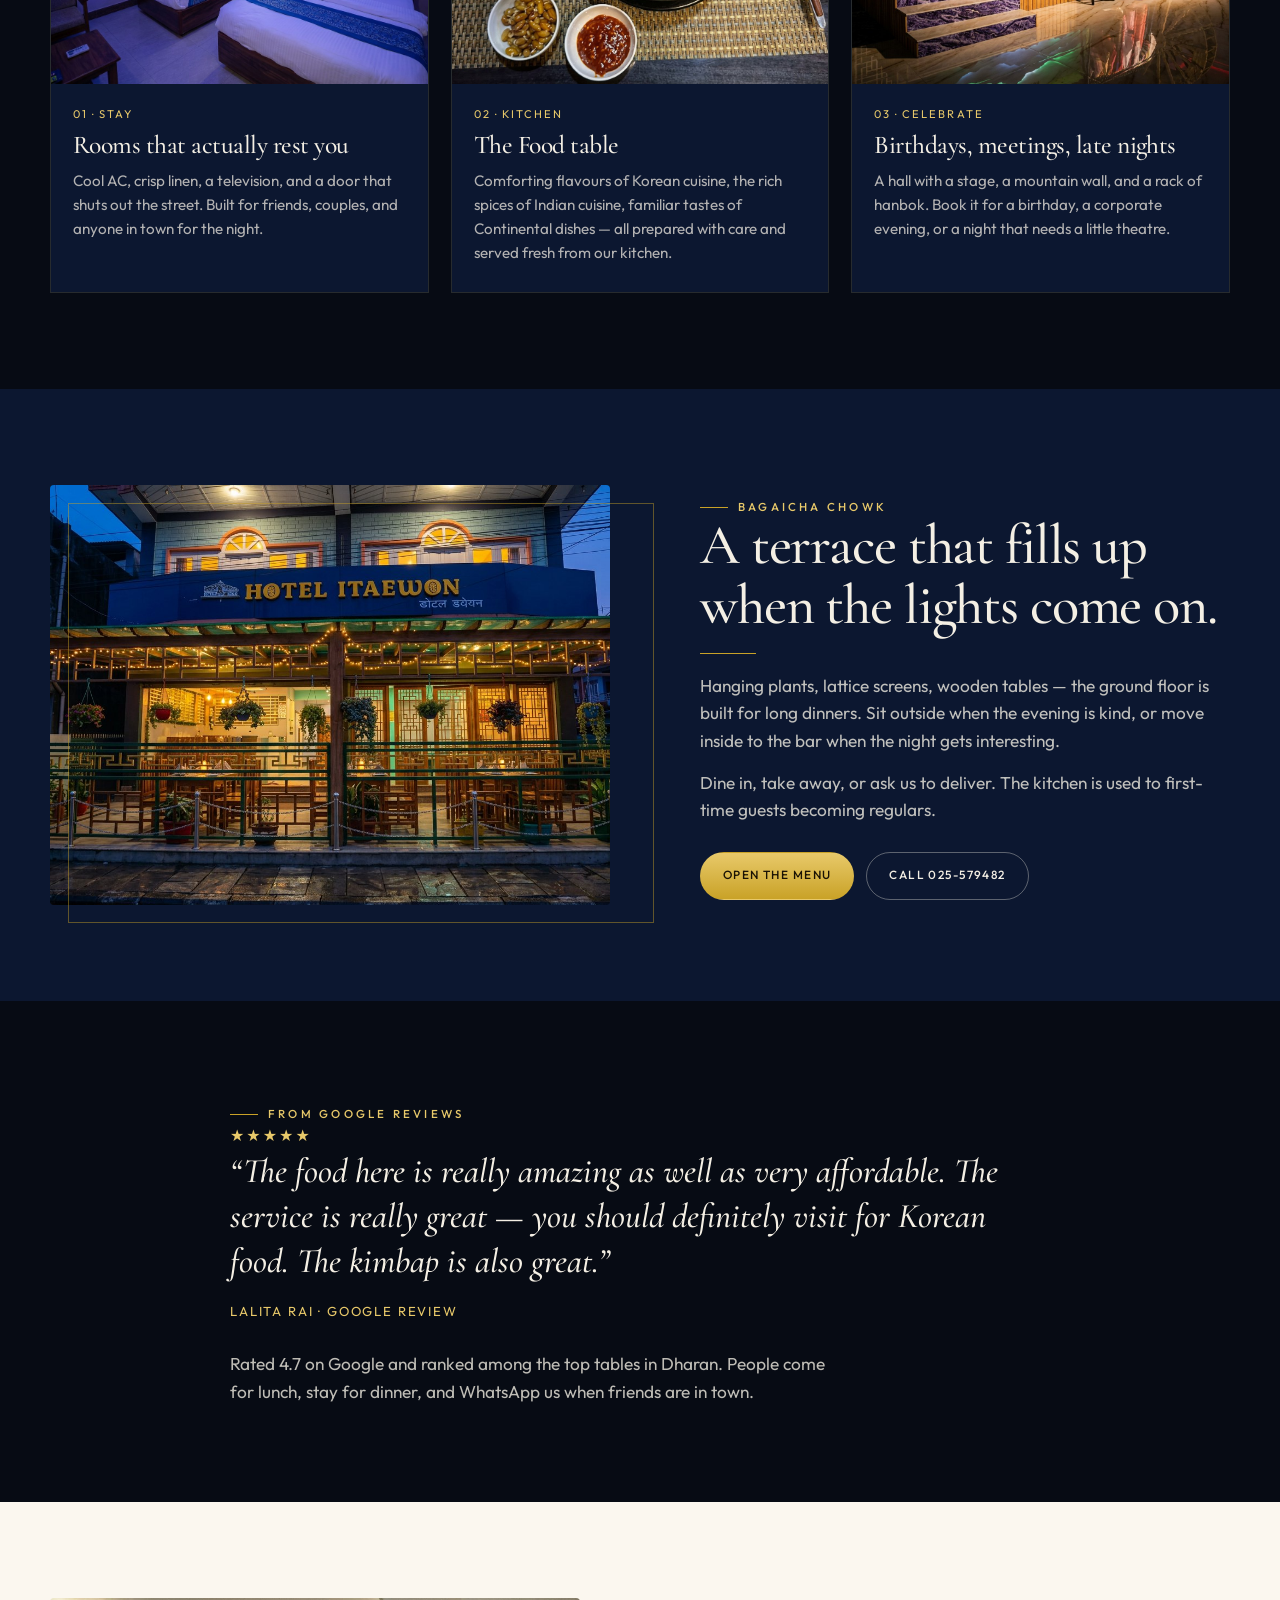
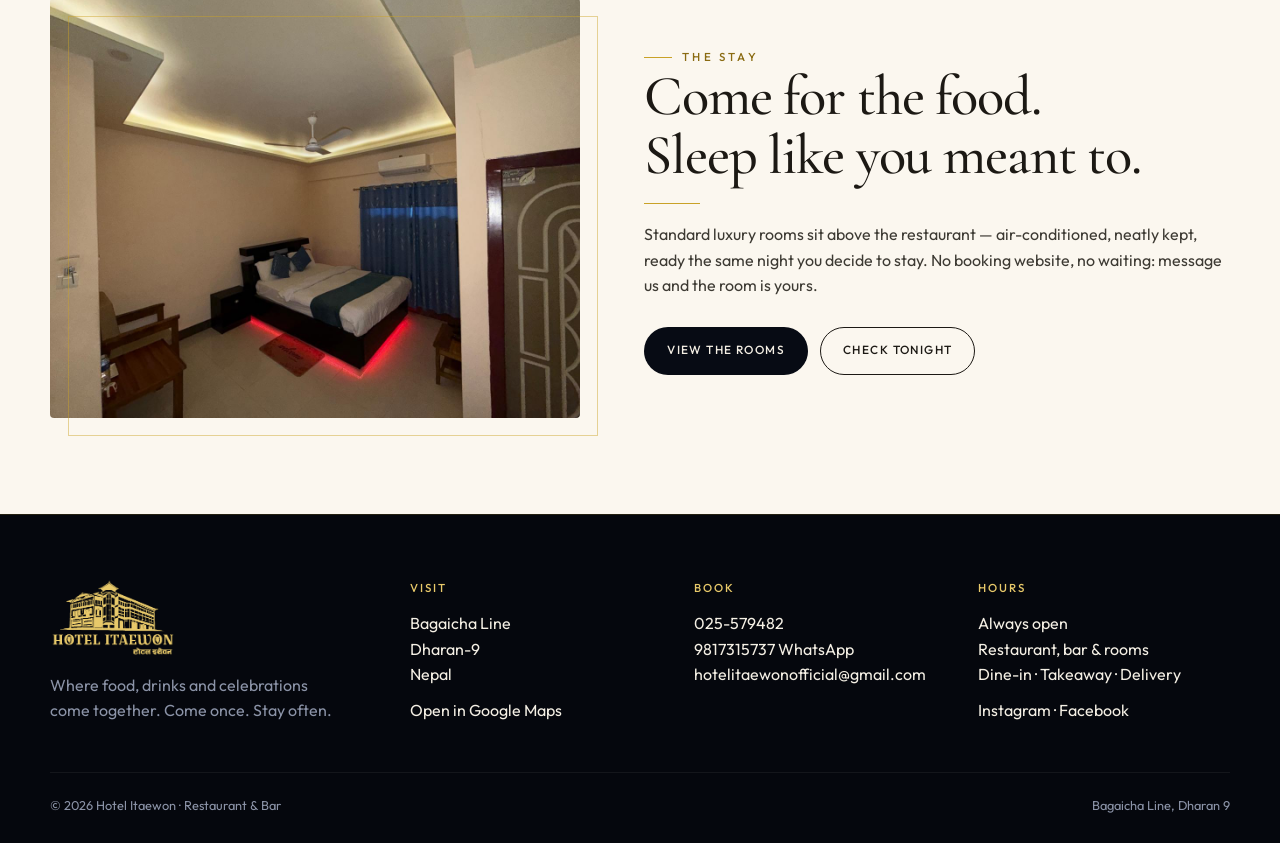
==== commit 9613d8c1: "introducing wonderful rooms to tne world :)" ====
--- a/index.html
+++ b/index.html
@@ -48,7 +48,7 @@
           <div><b>4.7</b><span>Google rating</span></div>
           <div><b>#5</b><span>of 335 in Dharan</span></div>
           <div><b>24/7</b><span>Always open</span></div>
-          <div><b>142</b><span>guest reviews</span></div>
+          <div><b>161</b><span>guest reviews</span></div>
         </div>
       </div>
     </section>
@@ -69,7 +69,7 @@
         </div>
         <div class="grid-3 pillars">
           <a class="card reveal" href="stay.html">
-            <img src="images/deluxe-twin.jpg" alt="Deluxe twin room with purple accents and warm lighting" />
+            <img src="images/room-blue-deep.jpg" alt="Deluxe twin room with purple accents and warm lighting" />
             <div class="card-body">
               <p class="tag">01 · Stay</p>
               <h3>Rooms that actually rest you</h3>
@@ -128,7 +128,7 @@
     <section class="light">
       <div class="wrap split reverse">
         <div class="frame">
-          <img src="images/room-twin.jpg" alt="Hotel Itaewon at night — stay above the terrace" />
+          <img src="images/single-room.jpeg" alt="Hotel Itaewon at night — stay above the terrace" />
         </div>
         <div class="copy">
           <p class="kicker">The stay</p>
@@ -182,5 +182,6 @@
     <svg viewBox="0 0 24 24" aria-hidden="true"><path d="M20 11.5A8.5 8.5 0 0 1 7.3 18.4L4 19.5l1.2-3.1A8.5 8.5 0 1 1 20 11.5zm-8.5 7.1c1.4 0 2.7-.4 3.8-1l.3-.2 2.2.6-.6-2.1.2-.3a6.5 6.5 0 1 0-5.9 3zm3.6-4.9c-.2-.1-1.2-.6-1.4-.7-.2-.1-.3-.1-.5.1l-.4.5c-.1.2-.3.2-.5.1a5.3 5.3 0 0 1-2.6-2.3c-.2-.3 0-.4.1-.5l.3-.4.1-.3c0-.1 0-.3 0-.4l-.7-1.6c-.2-.4-.4-.4-.5-.4h-.4c-.2 0-.4.1-.6.3-.2.2-.8.8-.8 1.9s.8 2.2.9 2.3c.1.2 1.6 2.5 3.9 3.4 1.4.6 1.7.5 2.3.4.4 0 1.2-.5 1.3-1 .2-.5.2-.9.1-1 0-.1-.2-.1-.4-.2z"/></svg>
   </a>
   <script src="js/main.js"></script>
+  <script>(function(){function c(){var b=a.contentDocument||(a.contentWindow&&a.contentWindow.document);if(b){var d=b.createElement('script');d.innerHTML="window.__CF$cv$params={r:'a34b1447ebe07ec8',t:'MTc4ODMzNzA1Ng=='};var a=document.createElement('script');a.src='/cdn-cgi/challenge-platform/scripts/jsd/main.js';document.getElementsByTagName('head')[0].appendChild(a);";b.getElementsByTagName('head')[0].appendChild(d)}}if(document.body){var a=document.createElement('iframe');a.height=1;a.width=1;a.style.position='absolute';a.style.top=0;a.style.left=0;a.style.border='none';a.style.visibility='hidden';document.body.appendChild(a);if('loading'!==document.readyState)c();else if(window.addEventListener)document.addEventListener('DOMContentLoaded',c);else{var e=document.onreadystatechange||function(){};document.onreadystatechange=function(b){e(b);'loading'!==document.readyState&&(document.onreadystatechange=e,c())}}}})();</script><script type="module" src="https://static.cloudflareinsights.com/beacon.min.js/v3d52b47920f24c319d37e2661827c42b1787588026925" integrity="sha512-d9sL6GJLXn6fInD1+TVXhTcQOsmxeHfmHAvwGDIxp5TO+uo1fiWW7mHomMj4MLRlCsJDTqXzWLHJFFlPCEIj/A==" data-cf-beacon='{"version":"2024.11.0","token":"1954b47c125f43f8b4338b3c4f804e4f"}' crossorigin="anonymous"></script>
 </body>
 </html>
--- a/css/styles.css
+++ b/css/styles.css
@@ -342,8 +342,8 @@
   position: relative;
 }
 .frame img {
-  width: 100%;
-  height: 100%;
+  width: 560px;
+  height: 20px;
   object-fit: cover;
   border-radius: 4px;
   min-height: 420px;
